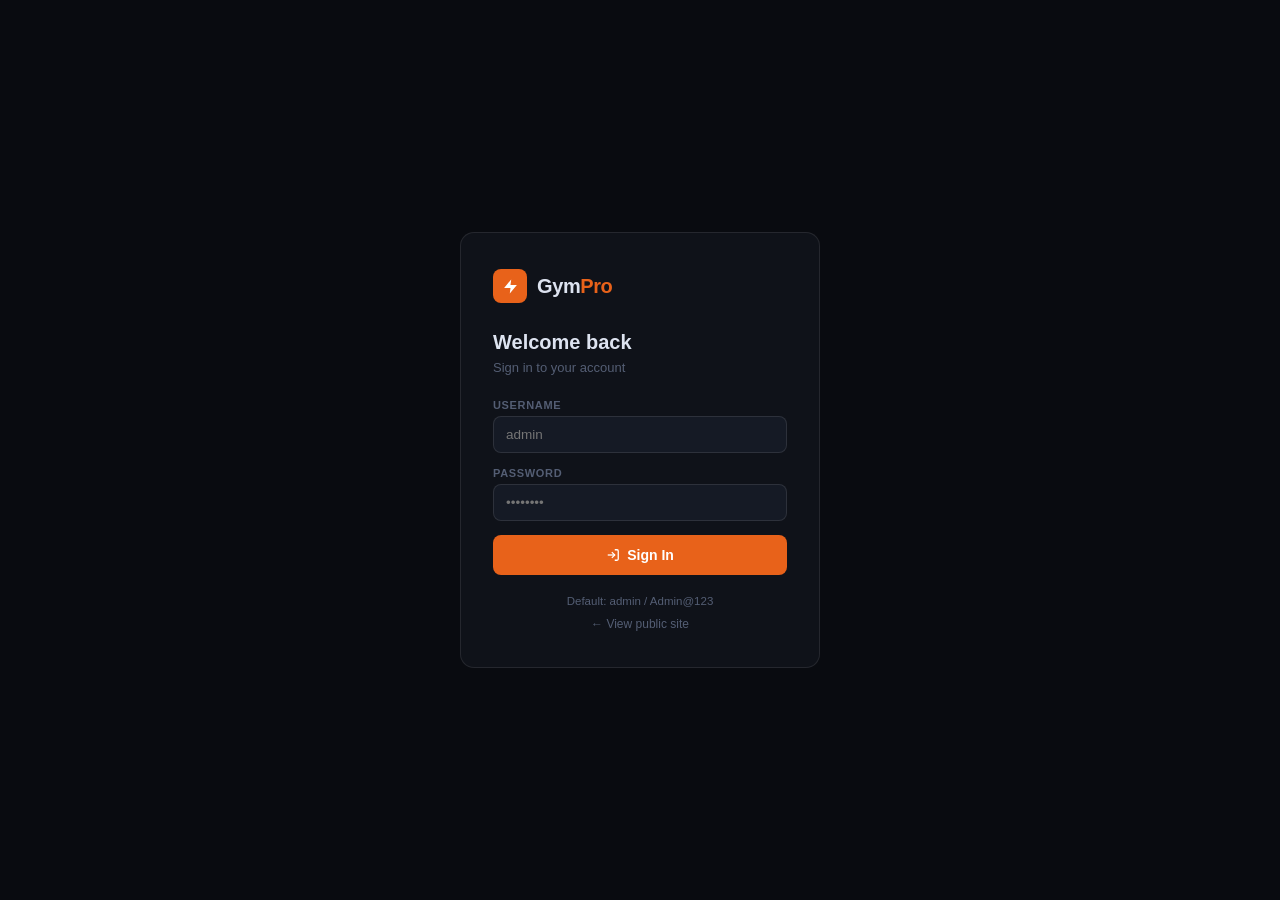
==== wwwroot/index.html @ be8f775b "first commit" ====
<!DOCTYPE html>
<html lang="en">
<head>
<meta charset="UTF-8">
<meta name="viewport" content="width=device-width,initial-scale=1">
<meta name="color-scheme" content="dark light">
<title>GymPro — Sign In</title>
<style>
*{box-sizing:border-box;margin:0;padding:0}
html{background:#090b10}
body{font-family:-apple-system,BlinkMacSystemFont,'Segoe UI',Roboto,sans-serif;background:#090b10;color:#dde3f0;min-height:100vh;display:flex;align-items:center;justify-content:center}
.card{width:360px;background:#0f1219;border:1px solid rgba(255,255,255,.09);border-radius:14px;padding:36px 32px}
.logo{display:flex;align-items:center;gap:10px;margin-bottom:28px}
.logo-icon{width:34px;height:34px;background:#e8621a;border-radius:8px;display:flex;align-items:center;justify-content:center}
.logo-icon svg{width:17px;height:17px;fill:white}
.logo-text{font-size:20px;font-weight:800;letter-spacing:-.02em}
.logo-text span{color:#e8621a}
h1{font-size:20px;font-weight:700;margin-bottom:6px}
.sub{font-size:13px;color:#545e74;margin-bottom:24px}
label{display:block;font-size:11px;font-weight:600;text-transform:uppercase;letter-spacing:.06em;color:#545e74;margin-bottom:5px}
input{width:100%;background:#151a25;border:1px solid rgba(255,255,255,.1);border-radius:8px;padding:10px 12px;font-size:13.5px;color:#dde3f0;outline:none;font-family:inherit;margin-bottom:14px}
input:focus{border-color:#e8621a;box-shadow:0 0 0 3px rgba(232,98,26,.15)}
.btn{width:100%;background:#e8621a;color:white;border:none;border-radius:8px;padding:12px;font-size:14px;font-weight:600;cursor:pointer;font-family:inherit;transition:background .15s;display:flex;align-items:center;justify-content:center;gap:7px}
.btn:hover{background:#f0783a}
.btn:disabled{opacity:.6;cursor:not-allowed}
.err{display:none;background:rgba(232,72,72,.12);color:#e84848;border:1px solid rgba(232,72,72,.2);border-radius:7px;padding:10px 12px;font-size:12.5px;margin-bottom:14px}
.footer{text-align:center;margin-top:20px;font-size:11.5px;color:#545e74}
.footer a{color:#e8621a;text-decoration:none}
.home-link{display:block;text-align:center;margin-top:10px;font-size:12px;color:#545e74;text-decoration:none}
.home-link:hover{color:#e8621a}
</style>
</head>
<body>
<div class="card">
  <div class="logo">
    <div class="logo-icon"><svg viewBox="0 0 24 24"><path d="M13 2L3 14h9l-1 8 10-12h-9z"/></svg></div>
    <div class="logo-text">Gym<span>Pro</span></div>
  </div>
  <h1>Welcome back</h1>
  <p class="sub">Sign in to your account</p>

  <div class="err" id="err"></div>

  <label>Username</label>
  <input type="text" id="username" placeholder="admin" autocomplete="username">

  <label>Password</label>
  <input type="password" id="password" placeholder="••••••••" autocomplete="current-password">

  <button class="btn" id="btn" onclick="doLogin()">
    <svg width="14" height="14" fill="none" stroke="white" stroke-width="2.2" viewBox="0 0 24 24"><path d="M15 3h4a2 2 0 0 1 2 2v14a2 2 0 0 1-2 2h-4"/><polyline points="10 17 15 12 10 7"/><line x1="15" y1="12" x2="3" y2="12"/></svg>
    Sign In
  </button>

  <div class="footer">Default: admin / Admin@123</div>
  <a class="home-link" href="home.html">← View public site</a>
</div>

<script>
document.addEventListener('keydown', e => { if(e.key === 'Enter') doLogin(); });

async function doLogin() {
  const u = document.getElementById('username').value.trim();
  const p = document.getElementById('password').value;
  const btn = document.getElementById('btn');
  const err = document.getElementById('err');
  err.style.display = 'none';
  if (!u || !p) { showErr('Enter username and password.'); return; }

  btn.disabled = true;
  btn.textContent = 'Signing in…';

  try {
    const res  = await fetch('/api/auth/login', {
      method: 'POST',
      headers: { 'Content-Type': 'application/json' },
      body: JSON.stringify({ username: u, password: p })
    });
    const json = await res.json().catch(() => ({}));
    if (!res.ok) throw new Error(json.message || json.Message || 'Invalid credentials.');

    // ApiResponse<LoginResponse> → { success, message, data: { token, userId, fullName, email, role, roleId } }
    const d = json.data || json;
    const token = d.token || d.Token;
    if (!token) throw new Error('No token in response — check API.');

    // Persist all fields
    localStorage.setItem('gympro-token',  token);
    localStorage.setItem('gympro-user',   d.fullName  || d.FullName  || u);
    localStorage.setItem('gympro-role',   d.role      || d.Role      || '');
    localStorage.setItem('gympro-userid', String(d.userId  || d.UserId  || 0));
    localStorage.setItem('gympro-roleid', String(d.roleId  || d.RoleId  || 0));

    // Role-based redirect — case-insensitive
    const role = (d.role || d.Role || '').trim().toLowerCase();
    if (role === 'client' || role === 'trainer') {
      window.location.replace('portal.html');
    } else {
      // Admin, Staff → management dashboard
      window.location.replace('app.html');
    }
  } catch(e) {
    const msg = e.message === 'Failed to fetch'
      ? 'Cannot reach API — is dotnet running on port 5000?'
      : e.message;
    showErr(msg);
    btn.disabled = false;
    btn.innerHTML = '<svg width="14" height="14" fill="none" stroke="white" stroke-width="2.2" viewBox="0 0 24 24"><path d="M15 3h4a2 2 0 0 1 2 2v14a2 2 0 0 1-2 2h-4"/><polyline points="10 17 15 12 10 7"/><line x1="15" y1="12" x2="3" y2="12"/></svg> Sign In';
  }
}

function showErr(msg) { const e = document.getElementById('err'); e.textContent = msg; e.style.display = 'block'; }
</script>
</body>
</html>
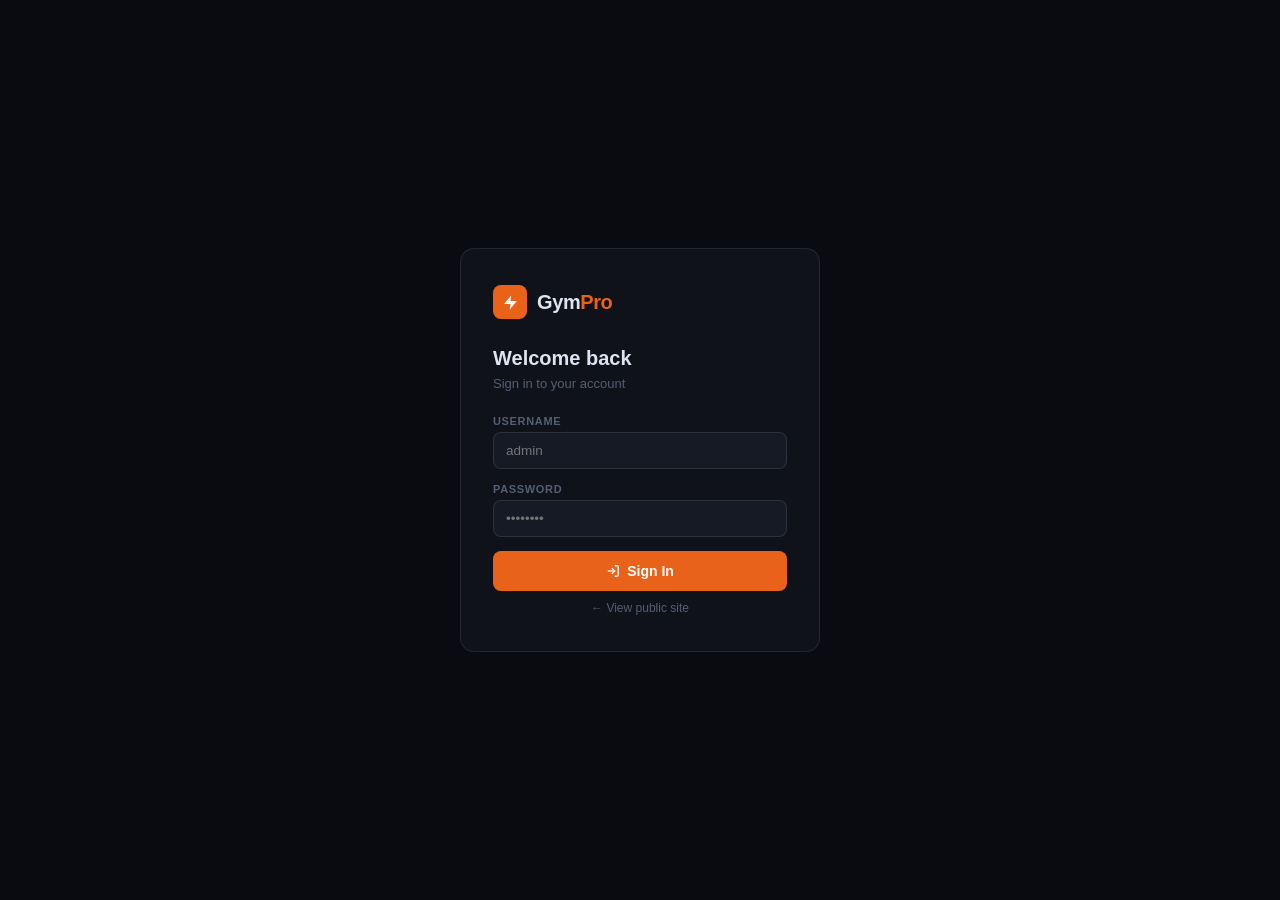
==== commit 6537119f: "finished bakong and ready for production. using docker for running" ====
--- a/wwwroot/index.html
+++ b/wwwroot/index.html
@@ -28,6 +28,8 @@
 .footer a{color:#e8621a;text-decoration:none}
 .home-link{display:block;text-align:center;margin-top:10px;font-size:12px;color:#545e74;text-decoration:none}
 .home-link:hover{color:#e8621a}
+.otp-panel{display:none;margin-top:16px;border-top:1px solid rgba(255,255,255,.08);padding-top:18px}
+.otp-note{font-size:12.5px;line-height:1.5;color:#7a8598;margin-bottom:12px}
 </style>
 </head>
 <body>
@@ -52,12 +54,23 @@
     Sign In
   </button>
 
-  <div class="footer">Default: admin / Admin@123</div>
+  <div class="otp-panel" id="otp-panel">
+    <div class="otp-note" id="otp-note">Enter the 6-digit verification code sent to your email.</div>
+    <label>Verification Code</label>
+    <input type="text" id="otp-code" placeholder="000000" inputmode="numeric" maxlength="6" autocomplete="one-time-code">
+    <button class="btn" id="otp-btn" onclick="verifyOtp()">Verify Code</button>
+  </div>
   <a class="home-link" href="home.html">← View public site</a>
 </div>
 
 <script>
-document.addEventListener('keydown', e => { if(e.key === 'Enter') doLogin(); });
+let pendingOtp = null;
+let pendingUsername = '';
+document.addEventListener('keydown', e => {
+  if(e.key !== 'Enter') return;
+  if (pendingOtp) verifyOtp();
+  else doLogin();
+});
 
 async function doLogin() {
   const u = document.getElementById('username').value.trim();
@@ -79,26 +92,16 @@
     const json = await res.json().catch(() => ({}));
     if (!res.ok) throw new Error(json.message || json.Message || 'Invalid credentials.');
 
-    // ApiResponse<LoginResponse> → { success, message, data: { token, userId, fullName, email, role, roleId } }
+    // ApiResponse<OtpStartResponse> → { data: { otpToken, email, expiresAt, purpose } }
     const d = json.data || json;
-    const token = d.token || d.Token;
-    if (!token) throw new Error('No token in response — check API.');
-
-    // Persist all fields
-    localStorage.setItem('gympro-token',  token);
-    localStorage.setItem('gympro-user',   d.fullName  || d.FullName  || u);
-    localStorage.setItem('gympro-role',   d.role      || d.Role      || '');
-    localStorage.setItem('gympro-userid', String(d.userId  || d.UserId  || 0));
-    localStorage.setItem('gympro-roleid', String(d.roleId  || d.RoleId  || 0));
-
-    // Role-based redirect — case-insensitive
-    const role = (d.role || d.Role || '').trim().toLowerCase();
-    if (role === 'client' || role === 'trainer') {
-      window.location.replace('portal.html');
-    } else {
-      // Admin, Staff → management dashboard
-      window.location.replace('app.html');
-    }
+    pendingOtp = d.otpToken || d.OtpToken;
+    pendingUsername = u;
+    if (!pendingOtp) throw new Error('No OTP token in response — check API.');
+    document.getElementById('otp-panel').style.display = 'block';
+    document.getElementById('otp-note').textContent = 'Code sent to ' + (d.email || d.Email || 'your email') + '. It expires soon.';
+    document.getElementById('otp-code').focus();
+    btn.disabled = false;
+    btn.textContent = 'Send New Code';
   } catch(e) {
     const msg = e.message === 'Failed to fetch'
       ? 'Cannot reach API — is dotnet running on port 5000?'
@@ -109,6 +112,41 @@
   }
 }
 
+async function verifyOtp() {
+  const code = document.getElementById('otp-code').value.trim();
+  const btn = document.getElementById('otp-btn');
+  if (!pendingOtp) { showErr('Start login first.'); return; }
+  if (!/^\d{6}$/.test(code)) { showErr('Enter the 6-digit code.'); return; }
+  btn.disabled = true;
+  btn.textContent = 'Verifying...';
+  try {
+    const res = await fetch('/api/auth/verify-otp', {
+      method: 'POST',
+      headers: { 'Content-Type': 'application/json' },
+      body: JSON.stringify({ otpToken: pendingOtp, code })
+    });
+    const json = await res.json().catch(() => ({}));
+    if (!res.ok) throw new Error(json.message || json.Message || 'Invalid verification code.');
+    persistSession(json.data || json);
+  } catch(e) {
+    showErr(e.message);
+    btn.disabled = false;
+    btn.textContent = 'Verify Code';
+  }
+}
+
+function persistSession(d) {
+  const token = d.token || d.Token;
+  if (!token) throw new Error('No token in response — check API.');
+  localStorage.setItem('gympro-token',  token);
+  localStorage.setItem('gympro-user',   d.fullName  || d.FullName  || pendingUsername);
+  localStorage.setItem('gympro-role',   d.role      || d.Role      || '');
+  localStorage.setItem('gympro-userid', String(d.userId  || d.UserId  || 0));
+  localStorage.setItem('gympro-roleid', String(d.roleId  || d.RoleId  || 0));
+  const role = (d.role || d.Role || '').trim().toLowerCase();
+  window.location.replace(role === 'client' || role === 'trainer' ? 'portal.html' : 'app.html');
+}
+
 function showErr(msg) { const e = document.getElementById('err'); e.textContent = msg; e.style.display = 'block'; }
 </script>
 </body>
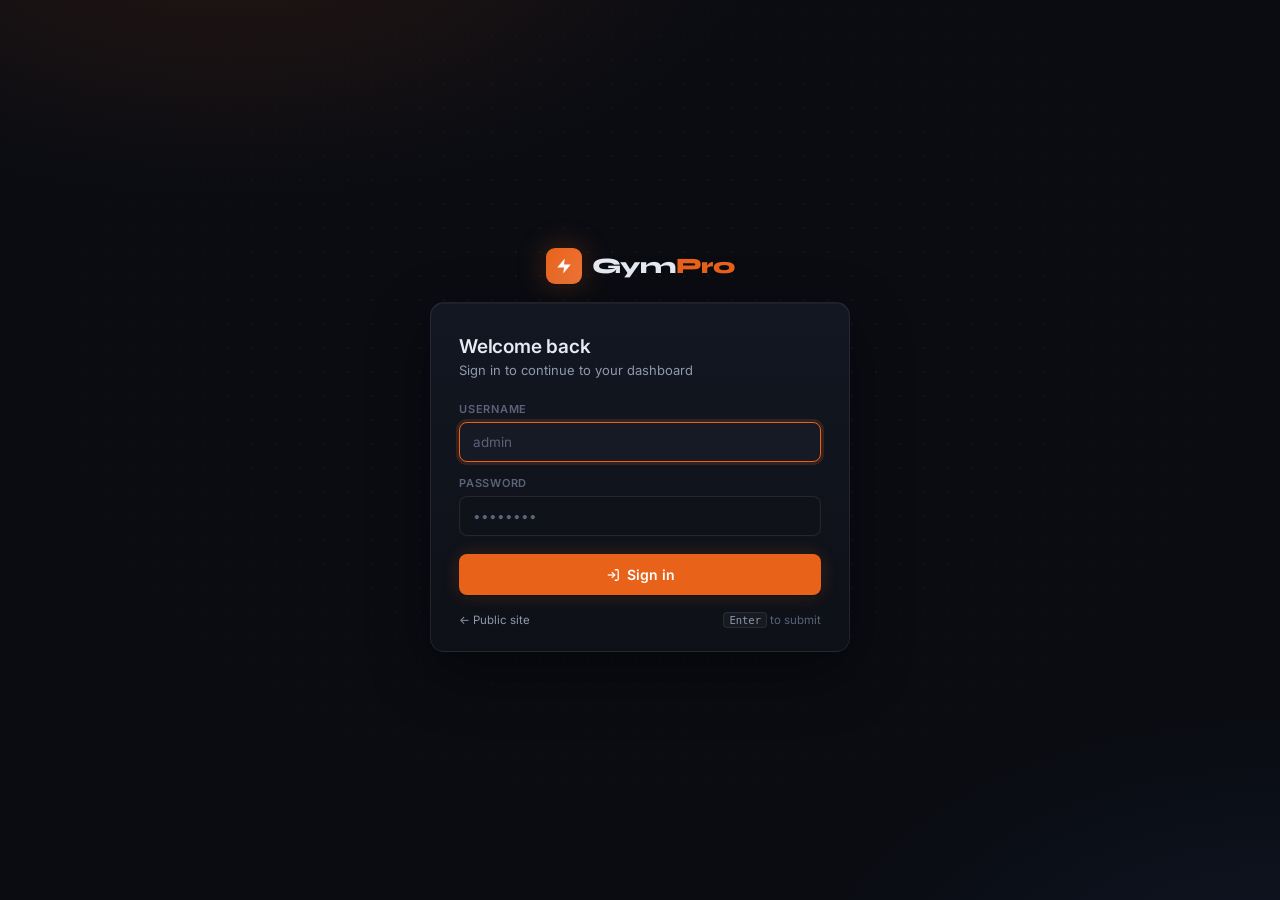
==== commit 6cebf91e: "update ui and edit profile" ====
--- a/wwwroot/index.html
+++ b/wwwroot/index.html
@@ -5,62 +5,149 @@
 <meta name="viewport" content="width=device-width,initial-scale=1">
 <meta name="color-scheme" content="dark light">
 <title>GymPro — Sign In</title>
+<script>
+  // Already-logged-in guard: skip the login form if a valid token exists.
+  (function () {
+    try {
+      var t = localStorage.getItem('gympro-token');
+      if (!t) return;
+      var r = (localStorage.getItem('gympro-role') || '').trim().toLowerCase();
+      var dest = (r === 'client' || r === 'trainer') ? 'portal.html' : 'app.html';
+      // replace() so the back button doesn't bring them right back to login
+      window.location.replace(dest);
+    } catch (e) { /* localStorage blocked — fall through to login */ }
+  })();
+</script>
+<link rel="preconnect" href="https://fonts.googleapis.com">
+<link rel="preconnect" href="https://fonts.gstatic.com" crossorigin>
+<link rel="stylesheet" href="https://fonts.googleapis.com/css2?family=Inter:wght@400;500;600;700&family=Syne:wght@700;800&display=swap">
 <style>
-*{box-sizing:border-box;margin:0;padding:0}
-html{background:#090b10}
-body{font-family:-apple-system,BlinkMacSystemFont,'Segoe UI',Roboto,sans-serif;background:#090b10;color:#dde3f0;min-height:100vh;display:flex;align-items:center;justify-content:center}
-.card{width:360px;background:#0f1219;border:1px solid rgba(255,255,255,.09);border-radius:14px;padding:36px 32px}
-.logo{display:flex;align-items:center;gap:10px;margin-bottom:28px}
-.logo-icon{width:34px;height:34px;background:#e8621a;border-radius:8px;display:flex;align-items:center;justify-content:center}
-.logo-icon svg{width:17px;height:17px;fill:white}
-.logo-text{font-size:20px;font-weight:800;letter-spacing:-.02em}
-.logo-text span{color:#e8621a}
-h1{font-size:20px;font-weight:700;margin-bottom:6px}
-.sub{font-size:13px;color:#545e74;margin-bottom:24px}
-label{display:block;font-size:11px;font-weight:600;text-transform:uppercase;letter-spacing:.06em;color:#545e74;margin-bottom:5px}
-input{width:100%;background:#151a25;border:1px solid rgba(255,255,255,.1);border-radius:8px;padding:10px 12px;font-size:13.5px;color:#dde3f0;outline:none;font-family:inherit;margin-bottom:14px}
-input:focus{border-color:#e8621a;box-shadow:0 0 0 3px rgba(232,98,26,.15)}
-.btn{width:100%;background:#e8621a;color:white;border:none;border-radius:8px;padding:12px;font-size:14px;font-weight:600;cursor:pointer;font-family:inherit;transition:background .15s;display:flex;align-items:center;justify-content:center;gap:7px}
-.btn:hover{background:#f0783a}
-.btn:disabled{opacity:.6;cursor:not-allowed}
-.err{display:none;background:rgba(232,72,72,.12);color:#e84848;border:1px solid rgba(232,72,72,.2);border-radius:7px;padding:10px 12px;font-size:12.5px;margin-bottom:14px}
-.footer{text-align:center;margin-top:20px;font-size:11.5px;color:#545e74}
-.footer a{color:#e8621a;text-decoration:none}
-.home-link{display:block;text-align:center;margin-top:10px;font-size:12px;color:#545e74;text-decoration:none}
-.home-link:hover{color:#e8621a}
-.otp-panel{display:none;margin-top:16px;border-top:1px solid rgba(255,255,255,.08);padding-top:18px}
-.otp-note{font-size:12.5px;line-height:1.5;color:#7a8598;margin-bottom:12px}
+  *{box-sizing:border-box;margin:0;padding:0}
+  html,body{height:100%}
+  html{background:#0a0c12;color-scheme:dark}
+  body{
+    font-family:'Inter',-apple-system,BlinkMacSystemFont,'Segoe UI',Roboto,sans-serif;
+    background:
+      radial-gradient(900px 480px at 18% -10%, rgba(232,98,26,.12), transparent 60%),
+      radial-gradient(720px 420px at 100% 110%, rgba(64,136,244,.08), transparent 65%),
+      #0a0c12;
+    color:#e5eaf3;
+    min-height:100vh;
+    display:flex;
+    align-items:center;
+    justify-content:center;
+    padding:24px;
+    -webkit-font-smoothing:antialiased;
+    overflow:hidden;
+  }
+  /* Subtle dotted grid backdrop, fades behind the card */
+  body::before{
+    content:'';
+    position:fixed;
+    inset:0;
+    background-image:radial-gradient(rgba(255,255,255,.04) 1px, transparent 1px);
+    background-size:24px 24px;
+    mask-image:radial-gradient(800px 600px at 50% 40%, #000 30%, transparent 80%);
+    pointer-events:none;
+    z-index:0;
+  }
+  .wrap{position:relative;z-index:1;display:flex;flex-direction:column;align-items:center;gap:18px;width:100%;max-width:420px}
+  .brand{display:flex;align-items:center;gap:10px}
+  .brand-icon{
+    width:36px;height:36px;border-radius:9px;
+    background:linear-gradient(135deg,#e8621a,#f0783a);
+    display:flex;align-items:center;justify-content:center;
+    box-shadow:0 0 30px rgba(232,98,26,.30), 0 1px 2px rgba(0,0,0,.4);
+  }
+  .brand-icon svg{width:18px;height:18px;fill:white}
+  .brand-text{font-family:'Syne',sans-serif;font-size:22px;font-weight:800;letter-spacing:-.02em}
+  .brand-text span{color:#e8621a}
+  .card{
+    width:100%;
+    background:linear-gradient(180deg, rgba(21,26,37,.85), rgba(15,18,25,.85));
+    backdrop-filter:blur(12px);
+    border:1px solid rgba(255,255,255,.08);
+    border-radius:14px;
+    padding:32px 28px 24px;
+    box-shadow:0 20px 60px rgba(0,0,0,.45), inset 0 1px 0 rgba(255,255,255,.04);
+  }
+  h1{font-size:19px;font-weight:600;letter-spacing:-.01em}
+  .sub{font-size:13px;color:#8f99ad;margin-top:4px;margin-bottom:24px}
+  label{display:block;font-size:11px;font-weight:600;text-transform:uppercase;letter-spacing:.07em;color:#5a637a;margin-bottom:6px;margin-top:14px}
+  label:first-of-type{margin-top:0}
+  input{
+    width:100%;background:#0f1219;border:1px solid rgba(255,255,255,.09);
+    border-radius:8px;padding:11px 13px;font-size:13.5px;color:#e5eaf3;
+    outline:none;font-family:inherit;
+    transition:border-color .15s, box-shadow .15s, background .15s;
+  }
+  input::placeholder{color:#5a637a}
+  input:hover{border-color:rgba(255,255,255,.14)}
+  input:focus{border-color:#e8621a;box-shadow:0 0 0 3px rgba(232,98,26,.16);background:#151a25}
+  .btn{
+    width:100%;margin-top:18px;
+    background:#e8621a;color:white;border:none;border-radius:8px;
+    padding:12px;font-size:14px;font-weight:600;
+    cursor:pointer;font-family:inherit;
+    display:flex;align-items:center;justify-content:center;gap:7px;
+    transition:background .15s, transform .08s, box-shadow .15s;
+    box-shadow:0 1px 2px rgba(0,0,0,.30), 0 0 18px rgba(232,98,26,.20);
+  }
+  .btn:hover{background:#f0783a}
+  .btn:active{transform:translateY(1px)}
+  .btn:disabled{opacity:.6;cursor:not-allowed;transform:none}
+  .err{display:none;background:rgba(232,72,72,.12);color:#e84848;border:1px solid rgba(232,72,72,.22);border-radius:8px;padding:10px 12px;font-size:12.5px;margin-bottom:14px;line-height:1.4}
+  .otp-panel{display:none;margin-top:20px;border-top:1px solid rgba(255,255,255,.06);padding-top:20px}
+  .otp-note{font-size:12.5px;line-height:1.55;color:#8f99ad;margin-bottom:14px}
+  #otp-code{letter-spacing:.30em;text-align:center;font-family:ui-monospace,'JetBrains Mono',monospace;font-size:18px;font-weight:600}
+  .foot{
+    display:flex;align-items:center;justify-content:space-between;
+    margin-top:18px;font-size:11.5px;color:#5a637a;
+  }
+  .foot a{color:#8f99ad;text-decoration:none;transition:color .15s}
+  .foot a:hover{color:#e8621a}
+  .kbd{font-family:ui-monospace,monospace;font-size:10.5px;background:rgba(255,255,255,.04);border:1px solid rgba(255,255,255,.08);border-radius:4px;padding:1px 5px;color:#8f99ad}
+  @media (prefers-reduced-motion: reduce){
+    *{transition:none !important; animation:none !important}
+  }
 </style>
 </head>
 <body>
-<div class="card">
-  <div class="logo">
-    <div class="logo-icon"><svg viewBox="0 0 24 24"><path d="M13 2L3 14h9l-1 8 10-12h-9z"/></svg></div>
-    <div class="logo-text">Gym<span>Pro</span></div>
+<div class="wrap">
+  <div class="brand">
+    <div class="brand-icon"><svg viewBox="0 0 24 24"><path d="M13 2L3 14h9l-1 8 10-12h-9z"/></svg></div>
+    <div class="brand-text">Gym<span>Pro</span></div>
   </div>
-  <h1>Welcome back</h1>
-  <p class="sub">Sign in to your account</p>
-
-  <div class="err" id="err"></div>
-
-  <label>Username</label>
-  <input type="text" id="username" placeholder="admin" autocomplete="username">
-
-  <label>Password</label>
-  <input type="password" id="password" placeholder="••••••••" autocomplete="current-password">
-
-  <button class="btn" id="btn" onclick="doLogin()">
-    <svg width="14" height="14" fill="none" stroke="white" stroke-width="2.2" viewBox="0 0 24 24"><path d="M15 3h4a2 2 0 0 1 2 2v14a2 2 0 0 1-2 2h-4"/><polyline points="10 17 15 12 10 7"/><line x1="15" y1="12" x2="3" y2="12"/></svg>
-    Sign In
-  </button>
-
-  <div class="otp-panel" id="otp-panel">
-    <div class="otp-note" id="otp-note">Enter the 6-digit verification code sent to your email.</div>
-    <label>Verification Code</label>
-    <input type="text" id="otp-code" placeholder="000000" inputmode="numeric" maxlength="6" autocomplete="one-time-code">
-    <button class="btn" id="otp-btn" onclick="verifyOtp()">Verify Code</button>
+
+  <div class="card">
+    <h1>Welcome back</h1>
+    <p class="sub">Sign in to continue to your dashboard</p>
+
+    <div class="err" id="err"></div>
+
+    <label>Username</label>
+    <input type="text" id="username" placeholder="admin" autocomplete="username" autofocus>
+
+    <label>Password</label>
+    <input type="password" id="password" placeholder="••••••••" autocomplete="current-password">
+
+    <button class="btn" id="btn" onclick="doLogin()">
+      <svg width="14" height="14" fill="none" stroke="white" stroke-width="2.2" viewBox="0 0 24 24"><path d="M15 3h4a2 2 0 0 1 2 2v14a2 2 0 0 1-2 2h-4"/><polyline points="10 17 15 12 10 7"/><line x1="15" y1="12" x2="3" y2="12"/></svg>
+      Sign in
+    </button>
+
+    <div class="otp-panel" id="otp-panel">
+      <div class="otp-note" id="otp-note">Enter the 6-digit verification code sent to your email.</div>
+      <label>Verification code</label>
+      <input type="text" id="otp-code" placeholder="······" inputmode="numeric" maxlength="6" autocomplete="one-time-code">
+      <button class="btn" id="otp-btn" onclick="verifyOtp()">Verify &amp; continue</button>
+    </div>
+
+    <div class="foot">
+      <a href="home.html">← Public site</a>
+      <span><span class="kbd">Enter</span> to submit</span>
+    </div>
   </div>
-  <a class="home-link" href="home.html">← View public site</a>
 </div>
 
 <script>
@@ -92,7 +179,6 @@
     const json = await res.json().catch(() => ({}));
     if (!res.ok) throw new Error(json.message || json.Message || 'Invalid credentials.');
 
-    // ApiResponse<OtpStartResponse> → { data: { otpToken, email, expiresAt, purpose } }
     const d = json.data || json;
     pendingOtp = d.otpToken || d.OtpToken;
     pendingUsername = u;
@@ -101,14 +187,14 @@
     document.getElementById('otp-note').textContent = 'Code sent to ' + (d.email || d.Email || 'your email') + '. It expires soon.';
     document.getElementById('otp-code').focus();
     btn.disabled = false;
-    btn.textContent = 'Send New Code';
+    btn.textContent = 'Send new code';
   } catch(e) {
     const msg = e.message === 'Failed to fetch'
-      ? 'Cannot reach API — is dotnet running on port 5000?'
+      ? 'Cannot reach API — is the server running on port 5000?'
       : e.message;
     showErr(msg);
     btn.disabled = false;
-    btn.innerHTML = '<svg width="14" height="14" fill="none" stroke="white" stroke-width="2.2" viewBox="0 0 24 24"><path d="M15 3h4a2 2 0 0 1 2 2v14a2 2 0 0 1-2 2h-4"/><polyline points="10 17 15 12 10 7"/><line x1="15" y1="12" x2="3" y2="12"/></svg> Sign In';
+    btn.innerHTML = '<svg width="14" height="14" fill="none" stroke="white" stroke-width="2.2" viewBox="0 0 24 24"><path d="M15 3h4a2 2 0 0 1 2 2v14a2 2 0 0 1-2 2h-4"/><polyline points="10 17 15 12 10 7"/><line x1="15" y1="12" x2="3" y2="12"/></svg> Sign in';
   }
 }
 
@@ -118,7 +204,7 @@
   if (!pendingOtp) { showErr('Start login first.'); return; }
   if (!/^\d{6}$/.test(code)) { showErr('Enter the 6-digit code.'); return; }
   btn.disabled = true;
-  btn.textContent = 'Verifying...';
+  btn.textContent = 'Verifying…';
   try {
     const res = await fetch('/api/auth/verify-otp', {
       method: 'POST',
@@ -131,7 +217,7 @@
   } catch(e) {
     showErr(e.message);
     btn.disabled = false;
-    btn.textContent = 'Verify Code';
+    btn.textContent = 'Verify & continue';
   }
 }
 
